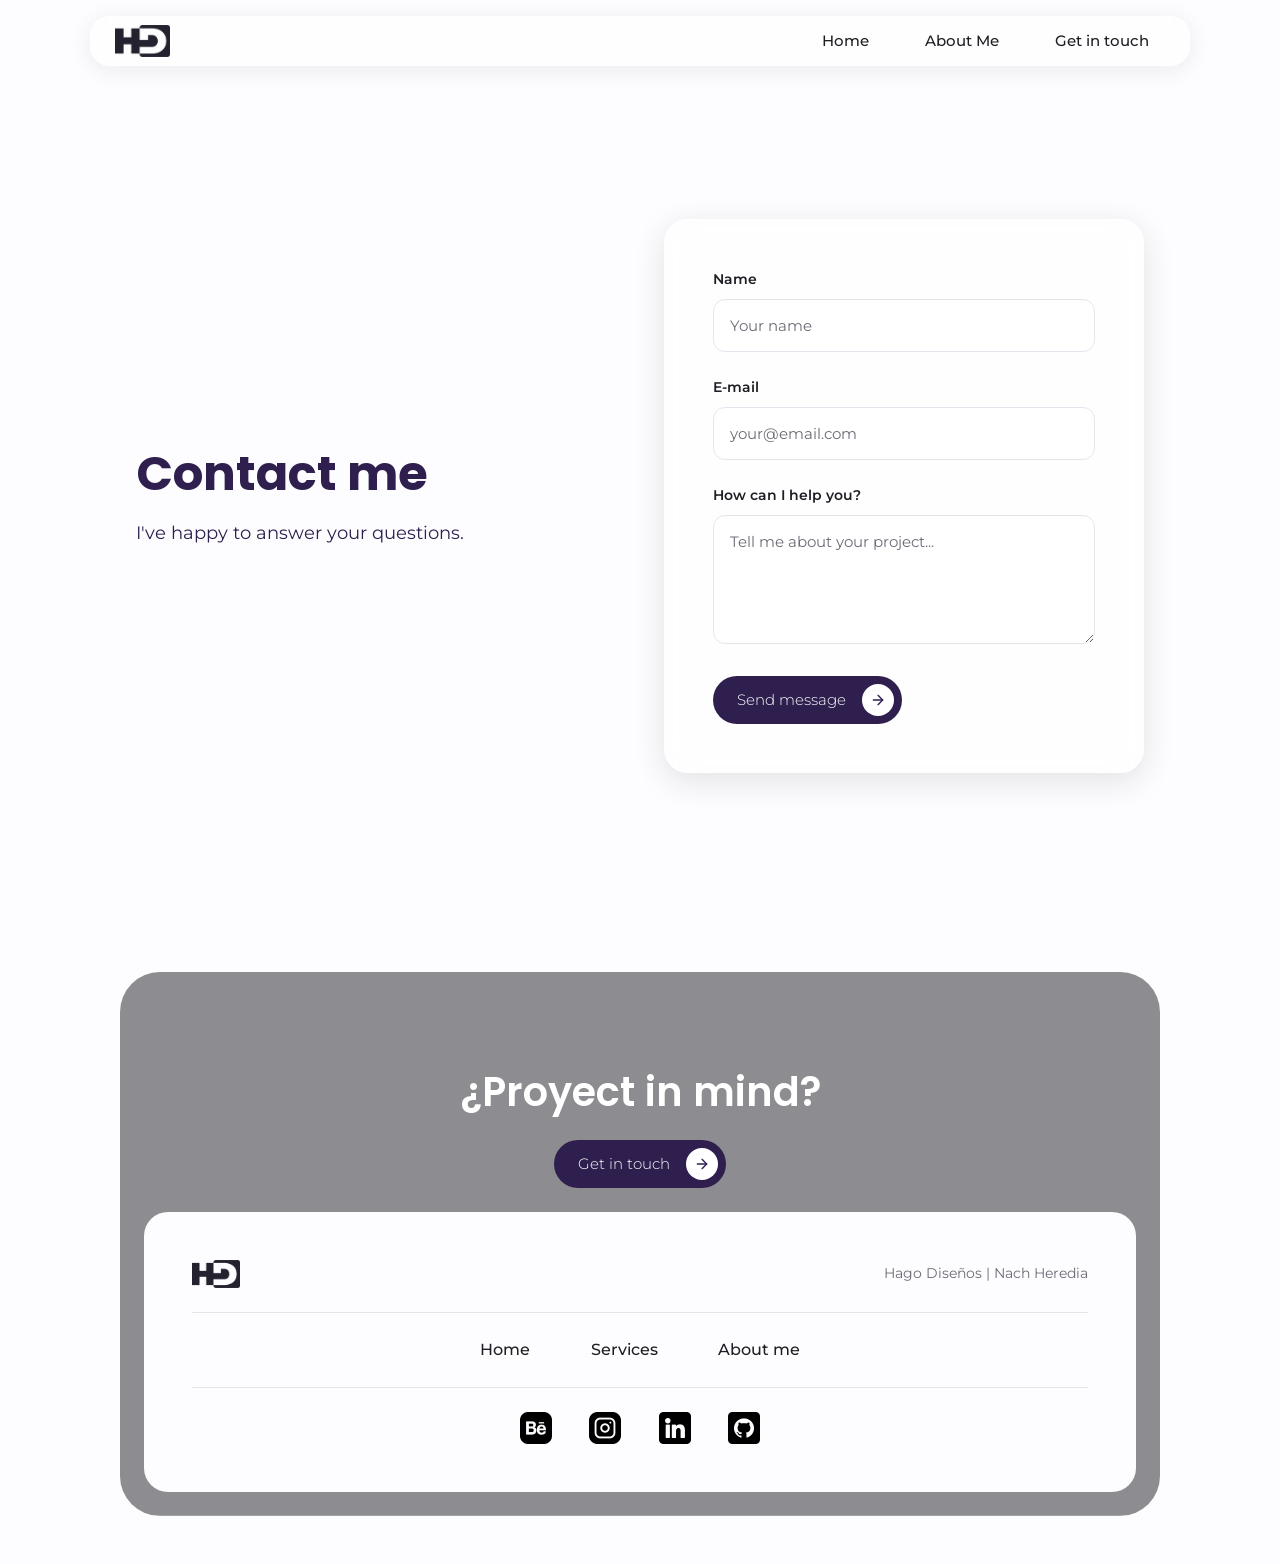
==== contact.html @ 69822e46 "Finalizacion de html de contact form + css desktop de contact form" ====
<!DOCTYPE html>
<html lang="es">

<head>
    <meta charset="UTF-8">
    <meta name="viewport" content="width=device-width, initial-scale=1.0">
    <link rel="preconnect" href="https://fonts.googleapis.com">
    <link rel="preconnect" href="https://fonts.gstatic.com" crossorigin>
    <link
        href="https://fonts.googleapis.com/css2?family=Poppins:wght@400;500;600;700&family=Montserrat:wght@300;400;500;600&display=swap"
        rel="stylesheet">
    <link rel="stylesheet" href="./css/styles.css">
    <title>Hago Diseños | Nach Heredia</title>
</head>

<body class="contactPage">

    <header id="top">
        <nav class="navbar">
            <a href="index.html">
                <img src="./images/Logo mioiconoAUTITO.png" alt="Logo HD">
            </a>
            <input type="checkbox" id="menuToggle" class="menuToggle">
            <label for="menuToggle" class="hamburger" aria-label="Abrir menú">
                <span></span>
                <span></span>
                <span></span>
            </label>
            <ul>
                <li><a href="index.html">Home</a></li>
                <li><a href="index.html#aboutMe">About Me</a></li>
                <li><a href="contact.html">Get in touch</a></li>
            </ul>
        </nav>
    </header>

    <main>
        <section class="contactSection">
            <div class="contactIntro">
                <h1>Contact me</h1>
                <p>I've happy to answer your questions.</p>
            </div>

            <form class="contactForm" action="#" method="post">
                <div class="formGroup">
                    <label for="name">Name</label>
                    <input type="text" id="name" name="name" placeholder="Your name">
                </div>

                <div class="formGroup">
                    <label for="email">E-mail</label>
                    <input type="email" id="email" name="email" placeholder="your@email.com">
                </div>

                <div class="formGroup">
                    <label for="message">How can I help you?</label>
                    <textarea id="message" name="message" rows="5" placeholder="Tell me about your project..."></textarea>
                </div>

                <button type="submit" class="btn btn-primary formSubmit">
                    <span>Send message</span>
                    <span class="btn-icon" aria-hidden="true">
                        <svg width="16" height="16" viewBox="0 0 24 24" fill="none" stroke="currentColor"
                            stroke-width="2" stroke-linecap="round" stroke-linejoin="round">
                            <line x1="5" y1="12" x2="19" y2="12"></line>
                            <polyline points="12 5 19 12 12 19"></polyline>
                        </svg>
                </button>
            </form>
        </section>
    </main>

    <footer class="mainFooter">
        <div class="footerBg">
            <div class="footerCta">
                <h2>¿Proyect in mind?</h2>
                <a href="contact.html" class="btn btn-primary">
                    <span>Get in touch</span>
                    <span class="btn-icon" aria-hidden="true">
                        <svg width="16" height="16" viewBox="0 0 24 24" fill="none" stroke="currentColor"
                            stroke-width="2" stroke-linecap="round" stroke-linejoin="round">
                            <line x1="5" y1="12" x2="19" y2="12"></line>
                            <polyline points="12 5 19 12 12 19"></polyline>
                        </svg>
                    </span>
                </a>
            </div>

            <div class="footerPanel">
                <div class="footerTop">
                    <img src="./images/Logo mioiconoAUTITO.png" alt="Logo Hago Diseños" class="footerLogo">
                    <p class="footerName">Hago Diseños | Nach Heredia</p>
                </div>

                <hr class="footerDivider">

                <nav class="footerNav">
                    <a href="index.html">Home</a>
                    <a href="services.html">Services</a>
                    <a href="index.html#aboutMe">About me</a>
                </nav>

                <hr class="footerDivider">

                <div class="socialIcons">
                    <a href="https://www.behance.net/ignacioheredia" target="_blank" title="Behance">
                        <img src="./images/social media icons/behance.png" alt="Behance">
                    </a>
                    <a href="https://www.instagram.com/hago.disenios/?hl=es" target="_blank" title="Instagram">
                        <img src="./images/social media icons/instagram (1).png" alt="Instagram">
                    </a>
                    <a href="https://www.linkedin.com/in/nachheredia/" target="_blank" title="Linked In">
                        <img src="./images/social media icons/linkedin.png" alt="LinkedIn">
                    </a>
                    <a href="https://github.com/NachHeredia" target="_blank" title="Git Hub">
                        <img src="./images/social media icons/github.png" alt="GitHub">
                    </a>
                </div>
            </div>
        </div>
    </footer>

</body>

</html>
---- css/styles.css ----
:root {
    --font-heading: 'Poppins', sans-serif;
    --font-body: 'Montserrat', sans-serif;

    --bg-primary: #FDFDFF;
    --bg-secondary: #F4F4F8;

    --text-primary: #1E1E24;
    --text-secondary: #6B6B76;

    --accent-primary: #B8A9E8;
    --accent-secondary: #A8D8F0;
    --brand-dark: #2E1F4E;
    --accent-hover: #A290DE;
    --accent-secondary-hover: #8FC8E8;

    --color-attention: #E8A87C;
    --color-focus-outline: #B8A9E8;
    --color-border: #E4E4EC;

    --spacing-xs: 8px;
    --spacing-sm: 16px;
    --spacing-md: 24px;
    --spacing-lg: 48px;
    --spacing-xl: 96px;

    --transition-fast: 0.2s ease;
    --transition-medium: 0.4s ease;
}

*,
*::before,
*::after {
    margin: 0;
    padding: 0;
    box-sizing: border-box;
}

html {
    scroll-behavior: smooth;
}

img {
    max-width: 100%;
    display: block;
}

a {
    text-decoration: none;
    color: inherit;
}

ul {
    list-style: none;
}

button {
    font: inherit;
    border: none;
    background: none;
    cursor: pointer;
}

body {
    font-family: var(--font-body);
    background-color: var(--bg-primary);
    color: var(--text-primary);
    line-height: 1.6;
    -webkit-font-smoothing: antialiased;
    -moz-osx-font-smoothing: grayscale;
}

h1,
h2,
h3,
h4 {
    font-family: var(--font-heading);
    line-height: 1.2;
}

header {
    position: fixed;
    top: var(--spacing-sm);
    left: 0;
    right: 0;
    z-index: 1000;
    display: flex;
    justify-content: center;
    padding: 0 var(--spacing-md);
}

.navbar {
    position: relative;
    width: 100%;
    max-width: 1100px;
    display: flex;
    align-items: center;
    justify-content: space-between;
    padding: var(--spacing-xs) var(--spacing-md);
    border-radius: 20px;

    background-color: rgba(255, 255, 255, 0.6);
    backdrop-filter: blur(12px);
    -webkit-backdrop-filter: blur(12px);
    border: 1px solid rgba(255, 255, 255, 0.3);
    box-shadow: 0 4px 24px rgba(30, 30, 36, 0.08);
}

.navbar img {
    height: 32px;
    width: auto;
}

.navbar ul {
    display: flex;
    align-items: center;
    gap: var(--spacing-md);
}

.navbar ul li a {
    font-family: var(--font-body);
    font-size: 0.95rem;
    font-weight: 500;
    color: var(--text-primary);
    padding: var(--spacing-xs) var(--spacing-sm);
    border-radius: 12px;
    transition: background-color var(--transition-fast);
}

.navbar ul li a:hover {
    background-color: var(--bg-secondary);
    font-weight: 800;
}

.menuToggle {
    display: none;
}

.hamburger {
    display: none;
    flex-direction: column;
    justify-content: center;
    gap: 5px;
    width: 28px;
    height: 28px;
    cursor: pointer;
    z-index: 1001;
}

.hamburger span {
    display: block;
    width: 100%;
    height: 2px;
    background-color: var(--text-primary);
    border-radius: 2px;
    transition: transform var(--transition-fast), opacity var(--transition-fast);
}


.mainBanner {
    position: relative;
    display: flex;
    flex-direction: column;
    align-items: center;
    justify-content: center;
    text-align: center;
    padding: var(--spacing-xl) var(--spacing-md);
    margin: var(--spacing-xl);
    border-radius: 80px;
    overflow: hidden;

    background-image:
        linear-gradient(rgba(30, 30, 36, 0.45), rgba(30, 30, 36, 0.45)),
        url('../images/main\ banner.jpg');
    background-size: cover;
    background-position: center;
}

.mainBanner h1 {
    color: #FFFFFF;
    font-size: clamp(2rem, 5vw, 3.5rem);
    font-weight: 600;
    max-width: 800px;
    margin-bottom: var(--spacing-sm);
}

.mainBanner p {
    color: rgba(255, 255, 255, 0.85);
    font-size: 1.1rem;
    max-width: 600px;
    margin-bottom: var(--spacing-lg);
}

.btn {
    display: inline-flex;
    align-items: center;
    gap: var(--spacing-sm);
    font-family: var(--font-body);
    font-weight: 300;
    font-size: 0.95rem;
    border-radius: 999px;
    padding: var(--spacing-xs) var(--spacing-xs) var(--spacing-xs) var(--spacing-md);
    transition: transform var(--transition-fast), background-color var(--transition-fast);
}

.btn-primary {
    background-color: var(--brand-dark);
    color: #FFFFFF;
}

.btn-primary:hover {
    transform: translateY(-2px);
    font-weight: 600;
}

.btn-icon {
    display: flex;
    align-items: center;
    justify-content: center;
    width: 32px;
    height: 32px;
    background-color: #FFFFFF;
    color: var(--brand-dark);
    border-radius: 50%;
    flex-shrink: 0;
}

main {
    padding-top: var(--spacing-md);
}

.aboutMe {
    display: grid;
    grid-template-columns: 1.4fr 1fr;
    align-items: center;
    gap: var(--spacing-xl);
    padding: var(--spacing-md);
    margin: var(--spacing-xl);
}

.aboutText .btn {
    margin-top: var(--spacing-md);
}

.aboutImage {
    display: flex;
    justify-content: flex-end;
}

.aboutImage img {
    height: 550px;
    width: auto;
    max-width: 100%;
    border-radius: 40px;
}


.tittleServices h2 {
    font-family: var(--font-heading);
    font-size: 1rem;
    font-weight: 600;
    color: var(--brand-dark);
    text-transform: uppercase;
    letter-spacing: 0.05em;
    margin-bottom: var(--spacing-xs);
}

.tittleServices p {
    font-family: var(--font-heading);
    /* font-size: clamp(1.75rem, 4vw, 2.75rem); */
    font-weight: 600;
    color: var(--text-primary);
    line-height: 1.3;
}

.services {
    padding: var(--spacing-md);
    text-align: center;
}

.tittleServices {
    max-width: 600px;
    margin: 0 auto var(--spacing-lg);
}

.tittleServices h2 {
    font-family: var(--font-heading);
    font-size: 1rem;
    font-weight: 600;
    color: var(--accent-primary);
    text-transform: uppercase;
    letter-spacing: 0.05em;
    margin-bottom: var(--spacing-md);
}

.tittleServices p {
    font-family: var(--font-heading);
    font-size: clamp(1.75rem, 4vw, 2.75rem);
    font-weight: 600;
    color: var(--text-primary);
    line-height: 1.3;
}

.cardsServices {
    display: grid;
    grid-template-columns: repeat(2, 1fr);
    gap: var(--spacing-lg);
    margin: 0 var(--spacing-md);
}

.card {
    min-width: 0;
    text-align: center;
    padding: var(--spacing-md);
    transition: transform var(--transition-fast);
}

.card:hover {
    transform: translateY(-4px);
}

.cardVisual {
    position: relative;
    display: flex;
    align-items: center;
    justify-content: center;
    height: 300px;
    margin-bottom: var(--spacing-md);
}

.cardVisual::before {
    content: '';
    position: absolute;
    width: 85%;
    height: 85%;
    background-size: cover;
    background-position: center;
    filter: blur(1px);
    opacity: 0.5;
    z-index: 0;
}

.cardVisual img {
    position: relative;
    z-index: 1;
    width: 200px;
    height: 200px;
    object-fit: contain;
    max-width: 100%;
}

.card h3 {
    font-size: 1.5rem;
    font-weight: 600;
    margin-bottom: var(--spacing-xs);
}

.card p {
    color: var(--text-secondary);
    font-size: 1.2rem;
}

.card:nth-child(1) .cardVisual::before {
    background-image: url('../images/gradients/gradient-1.jpg');
    border-radius: 45% 55% 60% 40% / 55% 45% 55% 45%;
}

.card:nth-child(2) .cardVisual::before {
    background-image: url('../images/gradients/gradient-2.jpg');
    border-radius: 55% 45% 40% 60% / 45% 55% 45% 55%;
}

.card:nth-child(3) .cardVisual::before {
    background-image: url('../images/gradients/gradient-3.jpg');
    border-radius: 40% 60% 55% 45% / 60% 40% 60% 40%;
}

.card:nth-child(4) .cardVisual::before {
    background-image: url('../images/gradients/gradient-4.jpg');
    border-radius: 60% 40% 45% 55% / 40% 60% 40% 60%;
}

.card {
    min-width: 0;
}

.card-visual img {
    max-width: 100%;
}

.mainFooter {
    padding: var(--spacing-md);
    margin: var(--spacing-md) var(--spacing-xl);
}

.footerBg {
    position: relative;
    border-radius: 40px;
    overflow: hidden;
    padding: var(--spacing-xl) var(--spacing-md) 0;

    background-image:
        linear-gradient(rgba(30, 30, 36, 0.5), rgba(30, 30, 36, 0.5)),
        url('../images/foto\ footer.jpg');
    background-size: cover;
    background-position: center;
}

.footerCta {
    text-align: center;
    margin-bottom: var(--spacing-md);
}

.footerCta h2 {
    color: #FFFFFF;
    font-size: clamp(1.75rem, 4vw, 2.5rem);
    font-weight: 600;
    margin-bottom: var(--spacing-md);
}

.footerCta .btn {
    display: inline-flex;
}


.footerPanel {
    background-color: var(--bg-primary);
    border-radius: 24px;
    margin-bottom: var(--spacing-md);
    padding: var(--spacing-lg) var(--spacing-lg);
}

.footerTop {
    display: flex;
    align-items: center;
    justify-content: space-between;
}

.footerLogo {
    height: 28px;
    width: auto;
}

.footerName {
    font-size: 0.9rem;
    color: var(--text-secondary);
}

.footerDivider {
    border: none;
    border-top: 1px solid var(--color-border);
    margin: var(--spacing-md) 0;
}

.footerNav {
    display: flex;
    align-items: center;
    justify-content: space-between;
    max-width: 320px;
    margin: 0 auto;
    padding: 0;
}

.footerNav a {
    font-weight: 500;
    color: var(--text-primary);
    transition: color var(--transition-fast);
}

.footerNav a:hover {
    background-color: var(--bg-secondary);
    font-weight: 800;
    padding: var(--spacing-xs);
}

.backToTop {
    display: flex;
    align-items: center;
    justify-content: center;
    width: 36px;
    height: 36px;
    background-color: var(--bg-secondary);
    border-radius: 50%;
    font-size: 1.1rem;
}

.socialIcons {
    display: flex;
    align-items: center;
    justify-content: space-between;
    max-width: 240px;
    margin: 0 auto;
}

.socialIcons img {
    height: 32px;
    width: 32px;
    transition: transform var(--transition-fast);
}

.socialIcons a:hover img {
    transform: translateY(-2px);
}


@media (max-width: 1024px) {
    .mainBanner {
        margin: var(--spacing-md);
        margin-top: 100px;
        border-radius: 40px;
        padding: var(--spacing-lg) var(--spacing-md);
    }

    .aboutMe {
        grid-template-columns: 1.2fr 1fr;
        margin: var(--spacing-lg);
        gap: var(--spacing-md);
    }

    .aboutText h2 {
        font-size: 2.5rem;
    }

    .aboutText p {
        font-size: 1rem;
        margin-right: 0;
    }

    .aboutImage img {
        height: auto;
        width: 100%;
        max-width: 280px;
        aspect-ratio: 3 / 4;
        object-fit: fill;
    }

    .cardsServices {
        gap: var(--spacing-md);
    }

    .cardVisual {
        height: 240px;
    }

    .mainFooter {
        margin: var(--spacing-md);
    }
}

@media (max-width: 600px) {

    .hamburger {
        display: flex;
    }

    .navbar ul {
        position: absolute;
        top: calc(100% + var(--spacing-sm));
        right: 0;
        flex-direction: column;
        align-items: flex-start;
        gap: var(--spacing-xs);
        width: 200px;
        padding: var(--spacing-md);
        border-radius: 20px;

        background-color: rgba(255, 255, 255, 0.6);
        backdrop-filter: blur(12px);
        -webkit-backdrop-filter: blur(12px);
        border: 1px solid rgba(255, 255, 255, 0.3);
        box-shadow: 0 4px 24px rgba(30, 30, 36, 0.08);

        opacity: 0;
        pointer-events: none;
        transform: translateY(-10px);
        transition: opacity var(--transition-fast), transform var(--transition-fast);
    }

    .menuToggle:checked ~ ul {
        opacity: 1;
        pointer-events: auto;
        transform: translateY(0);
    }

    .menuToggle:checked ~ .hamburger span:nth-child(1) {
        transform: translateY(7px) rotate(45deg);
    }
    .menuToggle:checked ~ .hamburger span:nth-child(2) {
        opacity: 0;
    }
    .menuToggle:checked ~ .hamburger span:nth-child(3) {
        transform: translateY(-7px) rotate(-45deg);
    }

    .mainBanner {
        margin: var(--spacing-sm);
        margin-top: 90px;
        border-radius: 24px;
        padding: var(--spacing-lg) var(--spacing-sm);
        min-height: 70vh;
    }

    .aboutMe {
        grid-template-columns: 1fr;
        margin: var(--spacing-md);
        text-align: center;
        justify-items: center;
    }

    .aboutText h2 {
        font-size: 2rem;
    }

    .aboutText p {
        margin-right: 0;
        font-size: 1rem;
    }

    .aboutImage {
        justify-content: center;
    }

    .aboutImage img {
        width: 100%;
        max-width: 320px;
        aspect-ratio: 1 / 1;
        object-fit: cover;
        border-radius: 24px;
    }

    .cardVisual::before {
    width: 160px;
    height: 160px;
}
}

.contactPage {
    background-image: url('../images/gradients/gradient-1.jpg');
    background-size: cover;
    background-position: center;
    background-attachment: fixed;
}

.contactSection {
    min-height: 100vh;
    max-width: 1200px;
    margin: 0 auto;
    display: grid;
    grid-template-columns: 1fr 1fr;
    align-items: center;
    gap: var(--spacing-lg);
    padding: 140px var(--spacing-xl) var(--spacing-xl);
}


.contactIntro h1 {
    font-size: 3rem;
    font-weight: 700;
    color: var(--brand-dark);
    margin-bottom: var(--spacing-sm);
}

.contactIntro p {
    font-size: 1.1rem;
    color: var(--brand-dark);
}


.contactForm {
    display: flex;
    flex-direction: column;
    gap: var(--spacing-md);
    padding: var(--spacing-lg);
    border-radius: 24px;

    background-color: rgba(255, 255, 255, 0.6);
    backdrop-filter: blur(16px);
    -webkit-backdrop-filter: blur(16px);
    border: 1px solid rgba(255, 255, 255, 0.3);
    box-shadow: 0 8px 32px rgba(30, 30, 36, 0.12);
}

.formGroup {
    display: flex;
    flex-direction: column;
    gap: var(--spacing-xs);
}

.formGroup label {
    font-family: var(--font-body);
    font-weight: 600;
    font-size: 0.9rem;
    color: var(--text-primary);
}

.formGroup input,
.formGroup textarea {
    font-family: var(--font-body);
    font-size: 0.95rem;
    color: var(--text-primary);
    padding: var(--spacing-sm);
    border-radius: 12px;
    border: 1px solid var(--color-border);
    background-color: rgba(255, 255, 255, 0.7);
    transition: border-color var(--transition-fast), box-shadow var(--transition-fast);
}

.formGroup input::placeholder,
.formGroup textarea::placeholder {
    color: var(--text-secondary);
}

.formGroup input:focus,
.formGroup textarea:focus {
    outline: none;
    border-color: var(--accent-primary);
    box-shadow: 0 0 0 3px rgba(184, 169, 232, 0.3);
}

.formGroup textarea {
    resize: vertical;
    min-height: 120px;
}

.formSubmit {
    align-self: flex-start;
    margin-top: var(--spacing-xs);
}
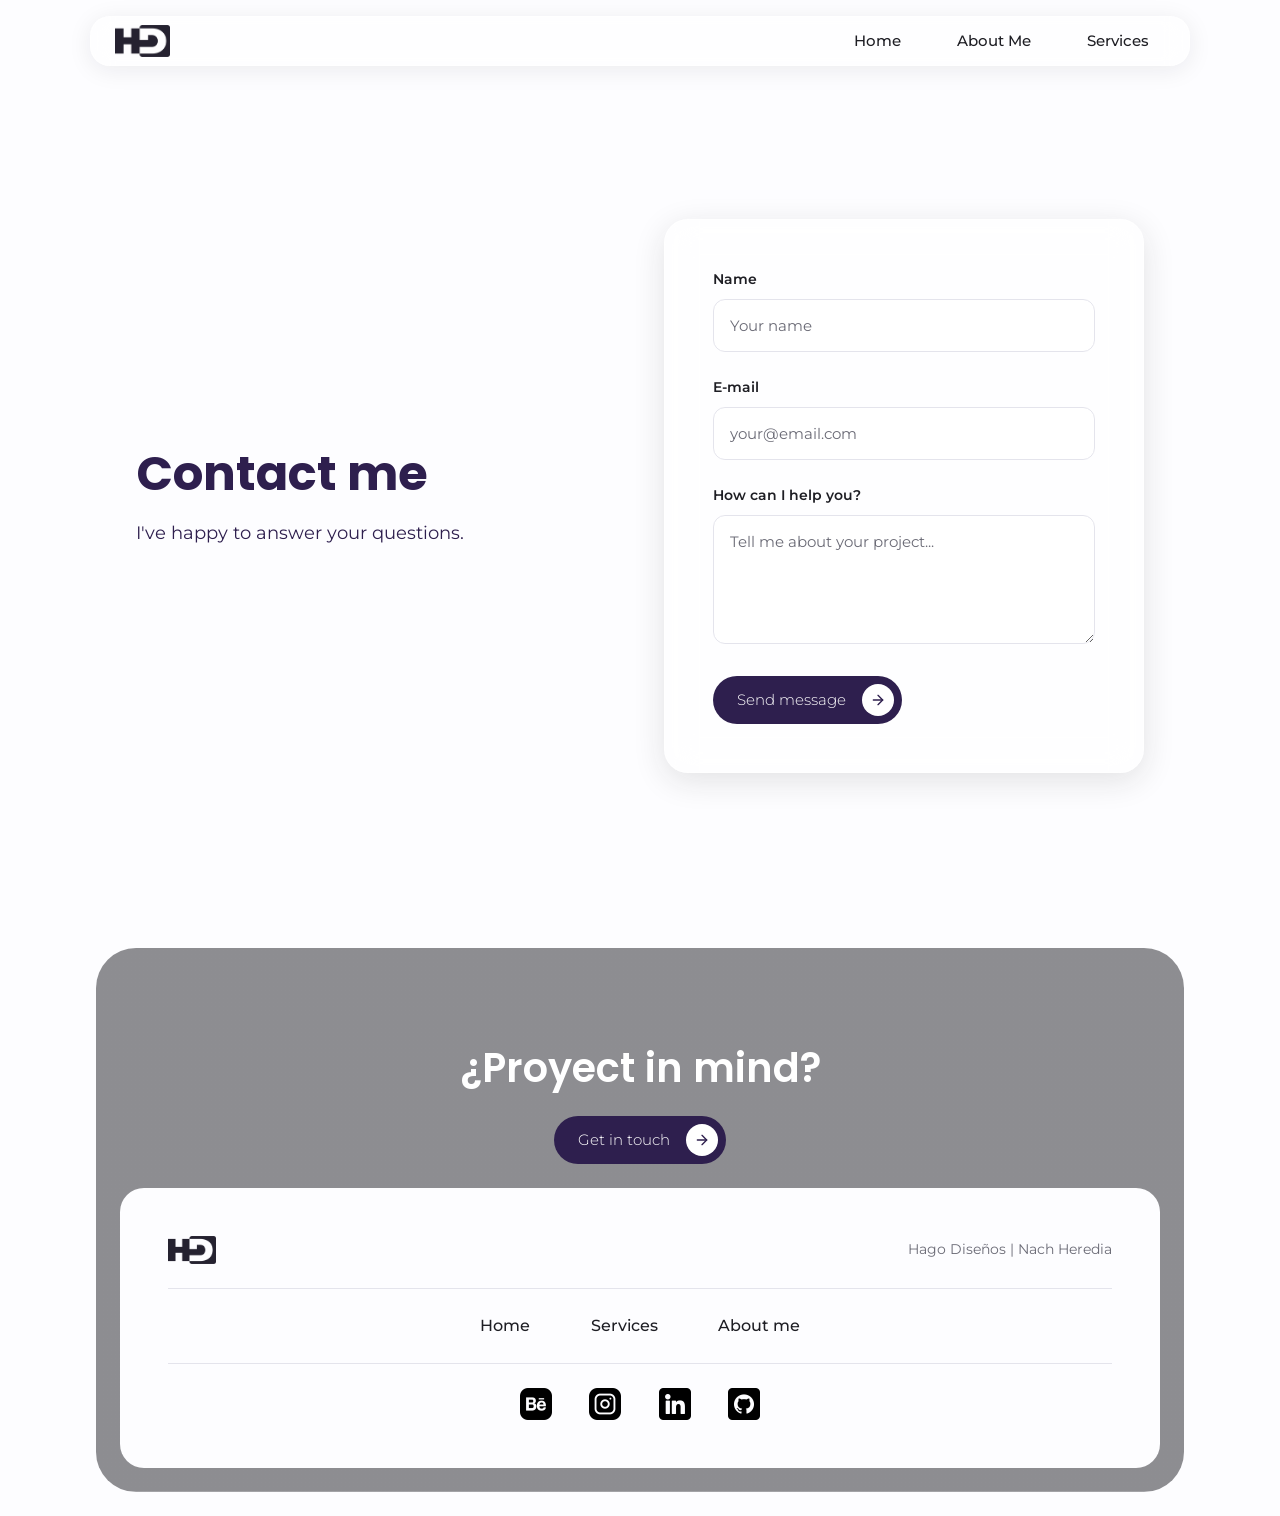
==== commit 2d80d74d: "Modificaciones finales css + navbar + @medias" ====
--- a/contact.html
+++ b/contact.html
@@ -10,7 +10,7 @@
         href="https://fonts.googleapis.com/css2?family=Poppins:wght@400;500;600;700&family=Montserrat:wght@300;400;500;600&display=swap"
         rel="stylesheet">
     <link rel="stylesheet" href="./css/styles.css">
-    <title>Hago Diseños | Nach Heredia</title>
+    <title>Get in touch</title>
 </head>
 
 <body class="contactPage">
@@ -29,7 +29,7 @@
             <ul>
                 <li><a href="index.html">Home</a></li>
                 <li><a href="index.html#aboutMe">About Me</a></li>
-                <li><a href="contact.html">Get in touch</a></li>
+                <li><a href="services.html">Services</a></li>
             </ul>
         </nav>
     </header>
--- a/css/styles.css
+++ b/css/styles.css
@@ -389,7 +389,7 @@
 }
 
 .mainFooter {
-    padding: var(--spacing-md);
+    
     margin: var(--spacing-md) var(--spacing-xl);
 }
 
@@ -502,6 +502,380 @@
     transform: translateY(-2px);
 }
 
+.contactPage {
+    background-image: url('../images/gradients/gradient-1.jpg');
+    background-size: cover;
+    background-position: center;
+    background-attachment: fixed;
+}
+
+.contactSection {
+    min-height: 100vh;
+    max-width: 1200px;
+    margin: 0 auto;
+    display: grid;
+    grid-template-columns: 1fr 1fr;
+    align-items: center;
+    gap: var(--spacing-lg);
+    padding: 140px var(--spacing-xl) var(--spacing-xl);
+}
+
+
+.contactIntro h1 {
+    font-size: 3rem;
+    font-weight: 700;
+    color: var(--brand-dark);
+    margin-bottom: var(--spacing-sm);
+}
+
+.contactIntro p {
+    font-size: 1.1rem;
+    color: var(--brand-dark);
+}
+
+
+.contactForm {
+    display: flex;
+    flex-direction: column;
+    gap: var(--spacing-md);
+    padding: var(--spacing-lg);
+    border-radius: 24px;
+
+    background-color: rgba(255, 255, 255, 0.6);
+    backdrop-filter: blur(16px);
+    -webkit-backdrop-filter: blur(16px);
+    border: 1px solid rgba(255, 255, 255, 0.3);
+    box-shadow: 0 8px 32px rgba(30, 30, 36, 0.12);
+}
+
+.formGroup {
+    display: flex;
+    flex-direction: column;
+    gap: var(--spacing-xs);
+}
+
+.formGroup label {
+    font-family: var(--font-body);
+    font-weight: 600;
+    font-size: 0.9rem;
+    color: var(--text-primary);
+}
+
+.formGroup input,
+.formGroup textarea {
+    font-family: var(--font-body);
+    font-size: 0.95rem;
+    color: var(--text-primary);
+    padding: var(--spacing-sm);
+    border-radius: 12px;
+    border: 1px solid var(--color-border);
+    background-color: rgba(255, 255, 255, 0.7);
+    transition: border-color var(--transition-fast), box-shadow var(--transition-fast);
+}
+
+.formGroup input::placeholder,
+.formGroup textarea::placeholder {
+    color: var(--text-secondary);
+}
+
+.formGroup input:focus,
+.formGroup textarea:focus {
+    outline: none;
+    border-color: var(--accent-primary);
+    box-shadow: 0 0 0 3px rgba(184, 169, 232, 0.3);
+}
+
+.formGroup textarea {
+    resize: vertical;
+    min-height: 120px;
+}
+
+.formSubmit {
+    align-self: flex-start;
+    margin-top: var(--spacing-xs);
+}
+
+
+.carouselTrack {
+    display: flex;
+    width: 200%;
+    transition: transform var(--transition-medium);
+}
+
+.slide {
+    width: 50%;
+    flex-shrink: 0;
+}
+
+#photoSlide1:checked~.carouselTrack {
+    transform: translateX(0%);
+}
+
+#photoSlide2:checked~.carouselTrack {
+    transform: translateX(-50%);
+}
+
+#photoSlide1:checked~.prevFor1,
+#photoSlide1:checked~.nextFor1,
+#photoSlide2:checked~.prevFor2,
+#photoSlide2:checked~.nextFor2 {
+    display: flex;
+}
+
+
+#photoSlide1:checked~.dots label:nth-child(1),
+#photoSlide2:checked~.dots label:nth-child(2) {
+    background-color: #FFFFFF;
+    transform: scale(1.3);
+}
+
+.servicesSection {
+    padding: 160px var(--spacing-md) var(--spacing-md);
+    text-align: center;
+}
+
+.modalToggle {
+    display: none;
+}
+
+
+.modalOverlay {
+    position: fixed;
+    inset: 0;
+    z-index: 900;
+    display: flex;
+    align-items: center;
+    justify-content: center;
+
+    background-color: rgba(30, 30, 36, 0.5);
+    backdrop-filter: blur(14px);
+    -webkit-backdrop-filter: blur(14px);
+
+    opacity: 0;
+    pointer-events: none;
+    transition: opacity var(--transition-medium);
+}
+
+.modalToggle:checked+.modalOverlay {
+    opacity: 1;
+    pointer-events: auto;
+}
+
+body:has(.modalToggle:checked) {
+    overflow: hidden;
+}
+
+.modalClose {
+    position: absolute;
+    top: var(--spacing-lg);
+    right: var(--spacing-lg);
+    width: 44px;
+    height: 44px;
+    display: flex;
+    align-items: center;
+    justify-content: center;
+    font-size: 1.4rem;
+    color: #FFFFFF;
+    background-color: rgba(255, 255, 255, 0.15);
+    border-radius: 50%;
+    cursor: pointer;
+    transition: background-color var(--transition-fast);
+    z-index: 902;
+}
+
+.modalClose:hover {
+    background-color: rgba(255, 255, 255, 0.3);
+}
+
+
+.modalContent {
+    width: 90%;
+    max-width: 700px;
+    z-index: 901;
+}
+
+.modalContent h2 {
+    color: #FFFFFF;
+    font-size: 2rem;
+    text-align: center;
+    margin-bottom: var(--spacing-md);
+}
+
+.carousel {
+    position: relative;
+    background-color: var(--bg-primary);
+    border-radius: 24px;
+    overflow: hidden;
+}
+
+.slideRadio {
+    display: none;
+}
+
+.carouselTrack {
+    display: flex;
+    width: 200%;
+    transition: transform var(--transition-medium);
+}
+
+.slide {
+    width: 50%;
+    flex-shrink: 0;
+}
+
+.slide img {
+    width: 100%;
+    height: 400px;
+    object-fit: cover;
+}
+
+.slide video {
+    width: 100%;
+    height: 400px;
+    object-fit: cover;
+    display: block;
+}
+
+.slideTitle {
+    text-align: center;
+    padding: var(--spacing-md);
+    font-weight: 600;
+    font-size: 1.1rem;
+}
+
+
+.arrow {
+    position: absolute;
+    top: 50%;
+    transform: translateY(-50%);
+    display: none;
+    align-items: center;
+    justify-content: center;
+    width: 40px;
+    height: 40px;
+    background-color: rgba(255, 255, 255, 0.8);
+    border-radius: 50%;
+    font-size: 1.3rem;
+    color: var(--brand-dark);
+    cursor: pointer;
+    z-index: 5;
+}
+
+.arrowPrev {
+    left: var(--spacing-sm);
+}
+
+.arrowNext {
+    right: var(--spacing-sm);
+}
+
+.dots {
+    position: absolute;
+    bottom: var(--spacing-md);
+    left: 50%;
+    transform: translateX(-50%);
+    display: flex;
+    gap: var(--spacing-xs);
+    z-index: 5;
+}
+
+.dot {
+    width: 8px;
+    height: 8px;
+    border-radius: 50%;
+    background-color: rgba(255, 255, 255, 0.5);
+    cursor: pointer;
+    transition: background-color var(--transition-fast), transform var(--transition-fast);
+}
+
+
+#photoSlide1:checked~.carouselTrack {
+    transform: translateX(0%);
+}
+
+#photoSlide2:checked~.carouselTrack {
+    transform: translateX(-50%);
+}
+
+#photoSlide1:checked~.prevFor1,
+#photoSlide1:checked~.nextFor1,
+#photoSlide2:checked~.prevFor2,
+#photoSlide2:checked~.nextFor2 {
+    display: flex;
+}
+
+#photoSlide1:checked~.dots label:nth-child(1),
+#photoSlide2:checked~.dots label:nth-child(2) {
+    background-color: #FFFFFF;
+    transform: scale(1.3);
+}
+
+
+#videoSlide1:checked~.carouselTrack {
+    transform: translateX(0%);
+}
+
+#videoSlide2:checked~.carouselTrack {
+    transform: translateX(-50%);
+}
+
+#videoSlide1:checked~.prevFor1,
+#videoSlide1:checked~.nextFor1,
+#videoSlide2:checked~.prevFor2,
+#videoSlide2:checked~.nextFor2 {
+    display: flex;
+}
+
+#videoSlide1:checked~.dots label:nth-child(1),
+#videoSlide2:checked~.dots label:nth-child(2) {
+    background-color: #FFFFFF;
+    transform: scale(1.3);
+}
+
+
+#motionSlide1:checked~.carouselTrack {
+    transform: translateX(0%);
+}
+
+#motionSlide2:checked~.carouselTrack {
+    transform: translateX(-50%);
+}
+
+#motionSlide1:checked~.prevFor1,
+#motionSlide1:checked~.nextFor1,
+#motionSlide2:checked~.prevFor2,
+#motionSlide2:checked~.nextFor2 {
+    display: flex;
+}
+
+#motionSlide1:checked~.dots label:nth-child(1),
+#motionSlide2:checked~.dots label:nth-child(2) {
+    background-color: #FFFFFF;
+    transform: scale(1.3);
+}
+
+
+#uxuiSlide1:checked~.carouselTrack {
+    transform: translateX(0%);
+}
+
+#uxuiSlide2:checked~.carouselTrack {
+    transform: translateX(-50%);
+}
+
+#uxuiSlide1:checked~.prevFor1,
+#uxuiSlide1:checked~.nextFor1,
+#uxuiSlide2:checked~.prevFor2,
+#uxuiSlide2:checked~.nextFor2 {
+    display: flex;
+}
+
+#uxuiSlide1:checked~.dots label:nth-child(1),
+#uxuiSlide2:checked~.dots label:nth-child(2) {
+    background-color: #FFFFFF;
+    transform: scale(1.3);
+}
+
 
 @media (max-width: 1024px) {
     .mainBanner {
@@ -544,6 +918,23 @@
 
     .mainFooter {
         margin: var(--spacing-md);
+    }
+
+    .servicesSection {
+        padding: 140px var(--spacing-md) var(--spacing-md);
+    }
+
+    .cardsServices {
+        gap: var(--spacing-md);
+    }
+
+    .modalContent h2 {
+        font-size: 1.6rem;
+    }
+
+    .slide img,
+    .slide video {
+        height: 320px;
     }
 }
 
@@ -576,19 +967,21 @@
         transition: opacity var(--transition-fast), transform var(--transition-fast);
     }
 
-    .menuToggle:checked ~ ul {
+    .menuToggle:checked~ul {
         opacity: 1;
         pointer-events: auto;
         transform: translateY(0);
     }
 
-    .menuToggle:checked ~ .hamburger span:nth-child(1) {
+    .menuToggle:checked~.hamburger span:nth-child(1) {
         transform: translateY(7px) rotate(45deg);
     }
-    .menuToggle:checked ~ .hamburger span:nth-child(2) {
+
+    .menuToggle:checked~.hamburger span:nth-child(2) {
         opacity: 0;
     }
-    .menuToggle:checked ~ .hamburger span:nth-child(3) {
+
+    .menuToggle:checked~.hamburger span:nth-child(3) {
         transform: translateY(-7px) rotate(-45deg);
     }
 
@@ -599,6 +992,10 @@
         padding: var(--spacing-lg) var(--spacing-sm);
         min-height: 70vh;
     }
+    
+    .mainFooter{
+
+    }
 
     .aboutMe {
         grid-template-columns: 1fr;
@@ -629,100 +1026,92 @@
     }
 
     .cardVisual::before {
-    width: 160px;
-    height: 160px;
-}
-}
-
-.contactPage {
-    background-image: url('../images/gradients/gradient-1.jpg');
-    background-size: cover;
-    background-position: center;
-    background-attachment: fixed;
-}
-
-.contactSection {
-    min-height: 100vh;
-    max-width: 1200px;
-    margin: 0 auto;
-    display: grid;
-    grid-template-columns: 1fr 1fr;
-    align-items: center;
-    gap: var(--spacing-lg);
-    padding: 140px var(--spacing-xl) var(--spacing-xl);
-}
-
-
-.contactIntro h1 {
-    font-size: 3rem;
-    font-weight: 700;
-    color: var(--brand-dark);
-    margin-bottom: var(--spacing-sm);
-}
-
-.contactIntro p {
-    font-size: 1.1rem;
-    color: var(--brand-dark);
-}
-
-
-.contactForm {
-    display: flex;
-    flex-direction: column;
-    gap: var(--spacing-md);
-    padding: var(--spacing-lg);
-    border-radius: 24px;
-
-    background-color: rgba(255, 255, 255, 0.6);
-    backdrop-filter: blur(16px);
-    -webkit-backdrop-filter: blur(16px);
-    border: 1px solid rgba(255, 255, 255, 0.3);
-    box-shadow: 0 8px 32px rgba(30, 30, 36, 0.12);
-}
-
-.formGroup {
-    display: flex;
-    flex-direction: column;
-    gap: var(--spacing-xs);
-}
-
-.formGroup label {
-    font-family: var(--font-body);
-    font-weight: 600;
-    font-size: 0.9rem;
-    color: var(--text-primary);
-}
-
-.formGroup input,
-.formGroup textarea {
-    font-family: var(--font-body);
-    font-size: 0.95rem;
-    color: var(--text-primary);
-    padding: var(--spacing-sm);
-    border-radius: 12px;
-    border: 1px solid var(--color-border);
-    background-color: rgba(255, 255, 255, 0.7);
-    transition: border-color var(--transition-fast), box-shadow var(--transition-fast);
-}
-
-.formGroup input::placeholder,
-.formGroup textarea::placeholder {
-    color: var(--text-secondary);
-}
-
-.formGroup input:focus,
-.formGroup textarea:focus {
-    outline: none;
-    border-color: var(--accent-primary);
-    box-shadow: 0 0 0 3px rgba(184, 169, 232, 0.3);
-}
-
-.formGroup textarea {
-    resize: vertical;
-    min-height: 120px;
-}
-
-.formSubmit {
-    align-self: flex-start;
-    margin-top: var(--spacing-xs);
+        width: 160px;
+        height: 160px;
+    }
+
+    .contactSection {
+        grid-template-columns: 1fr;
+        gap: var(--spacing-lg);
+        padding: 120px var(--spacing-sm) var(--spacing-lg);
+        text-align: center;
+    }
+
+    .contactIntro h1 {
+        font-size: 2rem;
+    }
+
+    .contactForm {
+        padding: var(--spacing-md);
+    }
+
+    .servicesSection {
+        padding: 120px var(--spacing-sm) var(--spacing-md);
+    }
+
+    .cardsServices {
+        grid-template-columns: 1fr;
+        gap: var(--spacing-lg);
+        margin: 0;
+    }
+
+    .cardVisual {
+        height: 220px;
+    }
+
+    .cardVisual img {
+        width: 140px;
+        height: 140px;
+    }
+
+    .card h3 {
+        font-size: 1.1rem;
+    }
+
+    .modalContent {
+        width: 95%;
+    }
+
+    .modalContent h2 {
+        font-size: 1.4rem;
+        margin-bottom: var(--spacing-sm);
+    }
+
+    .modalClose {
+        top: var(--spacing-md);
+        right: var(--spacing-md);
+        width: 36px;
+        height: 36px;
+        font-size: 1.1rem;
+    }
+
+    .modalClose {
+        top: 80px;
+        right: var(--spacing-sm);
+        z-index: 1001;
+    }
+
+    .slide img,
+    .slide video {
+        height: 220px;
+    }
+
+    .slideTitle {
+        font-size: 0.95rem;
+        padding: var(--spacing-sm);
+    }
+
+    .arrow {
+        width: 32px;
+        height: 32px;
+        font-size: 1.1rem;
+    }
+
+    .arrowPrev {
+        left: var(--spacing-xs);
+    }
+
+    .arrowNext {
+        right: var(--spacing-xs);
+    }
 }
